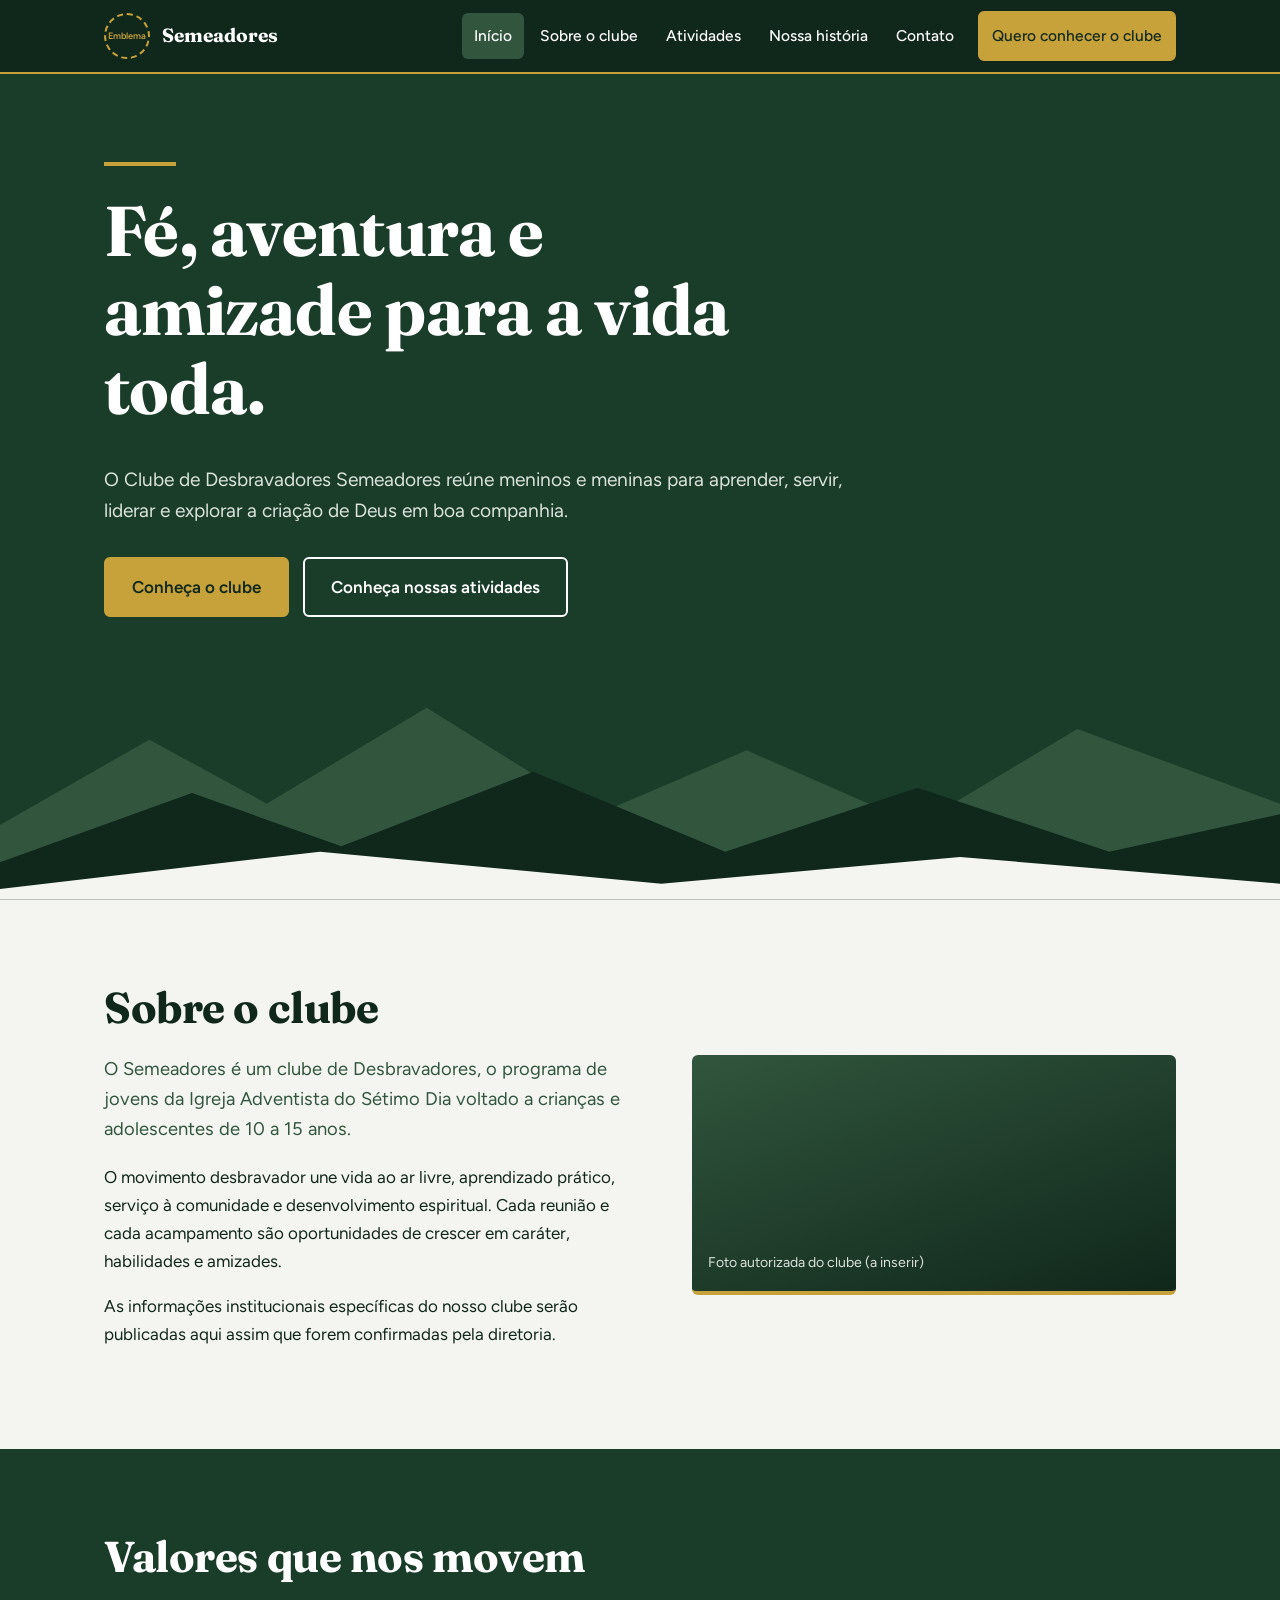
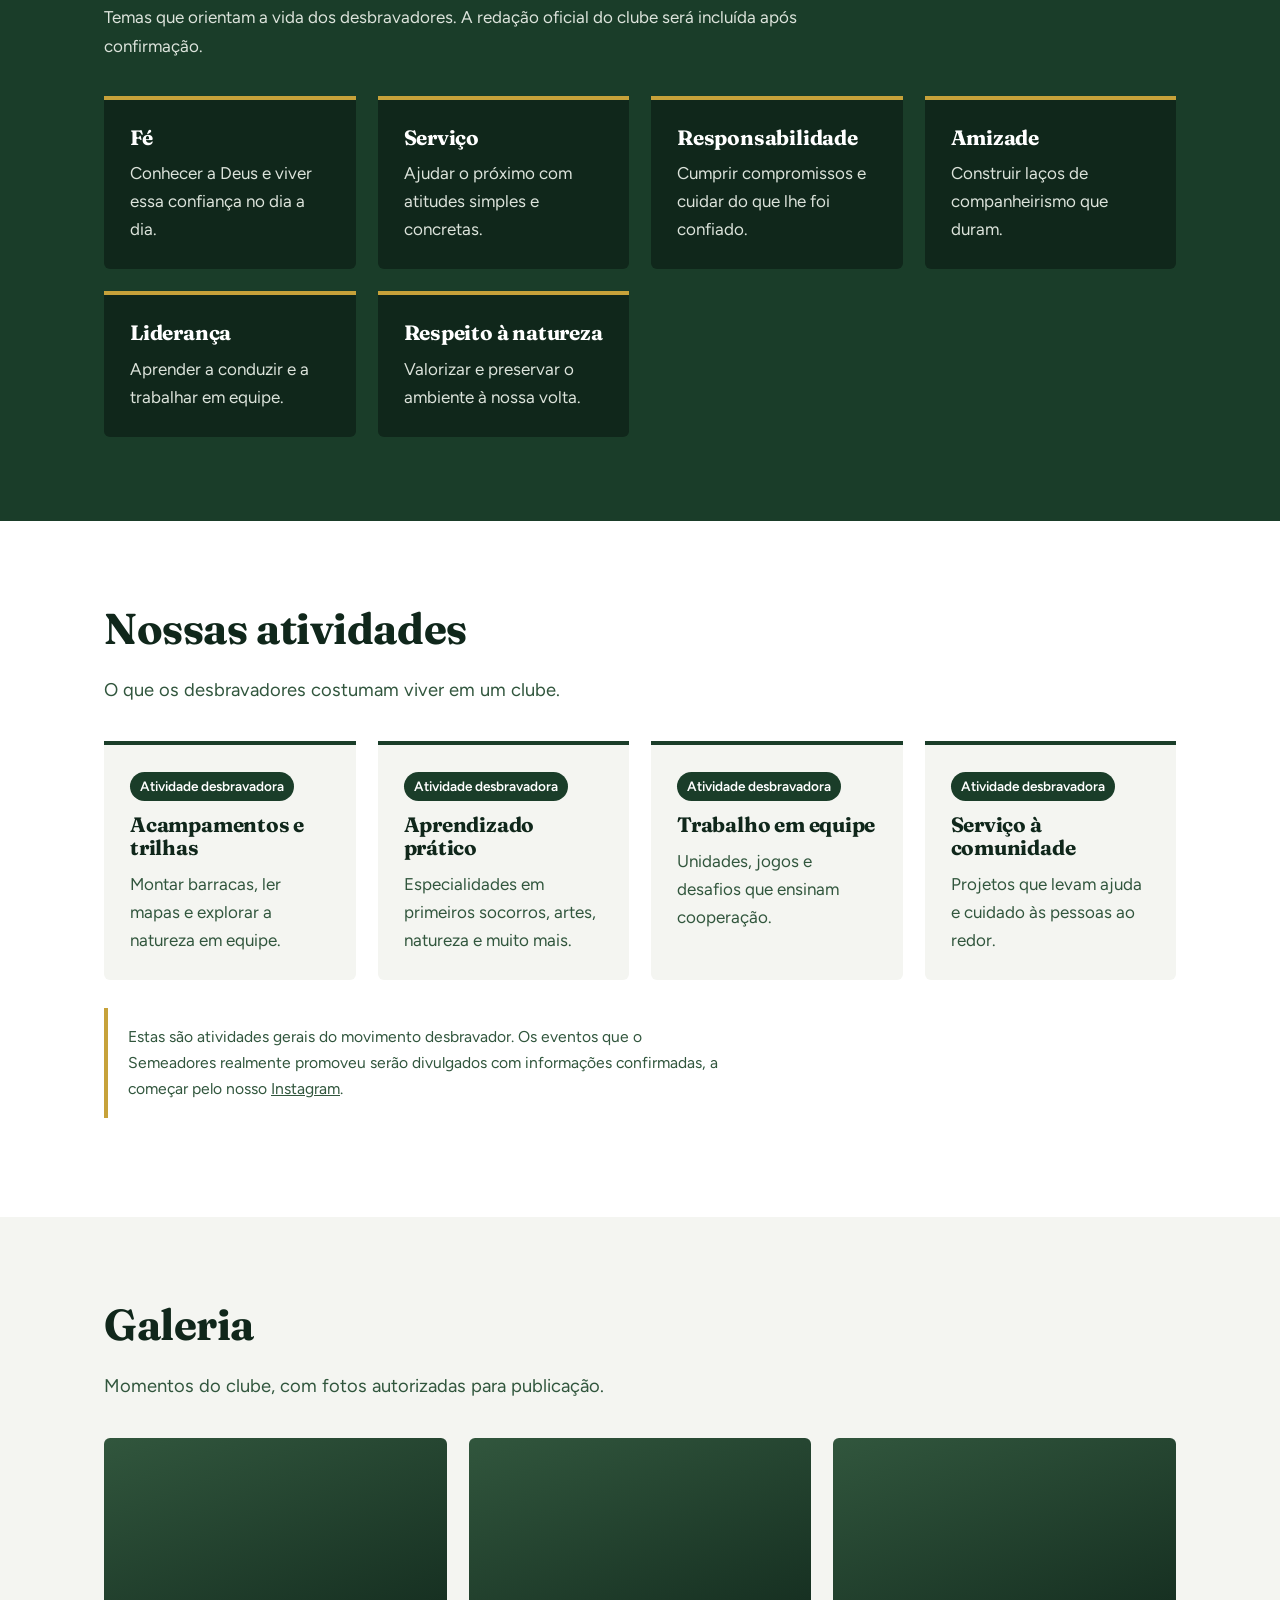
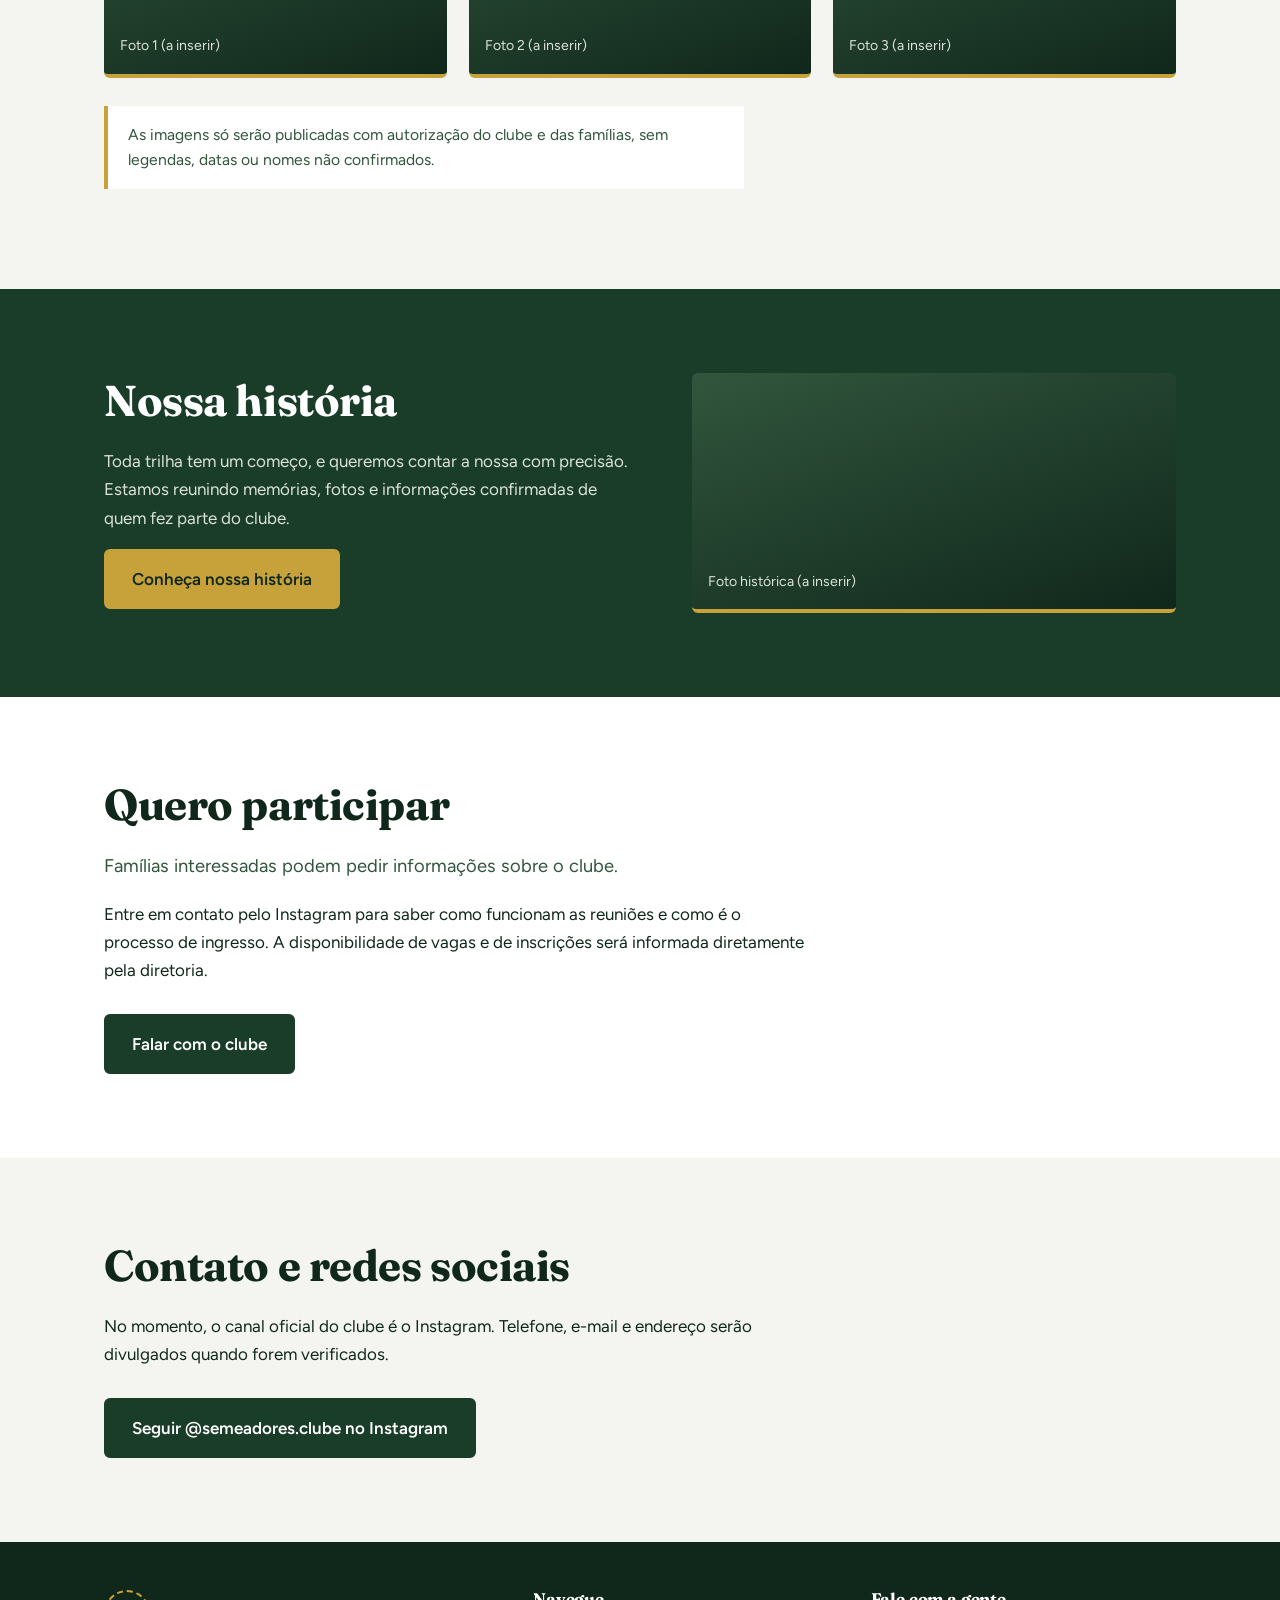
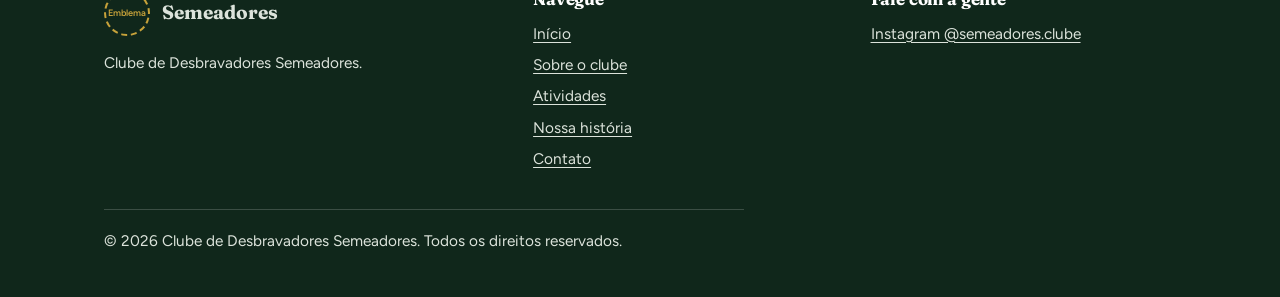
==== index.html @ 467706ba "Adicionei a base do site" ====
<!doctype html>
<html lang="pt-BR">
  <head>
    <meta charset="utf-8" />
    <meta
      name="viewport"
      content="width=device-width, initial-scale=1, viewport-fit=cover"
    />
    <title>Clube de Desbravadores Semeadores</title>
    <meta
      name="description"
      content="Conheça o Clube de Desbravadores Semeadores: fé, aventura, amizade, serviço e liderança para meninos e meninas."
    />
    <meta name="theme-color" content="#1A3D29" />
    <meta property="og:type" content="website" />
    <meta property="og:locale" content="pt_BR" />
    <meta property="og:title" content="Clube de Desbravadores Semeadores" />
    <meta
      property="og:description"
      content="Fé, aventura, amizade e serviço. Conheça o clube e fale com a gente."
    />
    <link rel="preconnect" href="https://fonts.googleapis.com" />
    <link rel="preconnect" href="https://fonts.gstatic.com" crossorigin />
    <link
      href="https://fonts.googleapis.com/css2?family=Fraunces:opsz,wght@9..144,500;9..144,700&family=Figtree:wght@400;500;600&display=swap"
      rel="stylesheet"
    />
    <link rel="stylesheet" href="style.css" />
  </head>
  <body>
    <a class="skip" href="#conteudo">Ir para o conteúdo</a>

    <header class="site-header">
      <div class="wrap bar">
        <a
          class="brand"
          href="index.html"
          aria-label="Clube Semeadores, página inicial"
        >
          <span class="emblem" aria-hidden="true">Emblema</span>Semeadores
        </a>
        <button class="menu-btn" aria-expanded="false" aria-controls="menu">
          Menu
        </button>
        <nav class="nav" id="menu" aria-label="Navegação principal">
          <a href="index.html" aria-current="page">Início</a>
          <a href="#sobre">Sobre o clube</a>
          <a href="#atividades">Atividades</a>
          <a href="historia.html">Nossa história</a>
          <a href="#contato">Contato</a>
          <a class="btn btn-gold" href="#participe">Quero conhecer o clube</a>
        </nav>
      </div>
    </header>

    <main id="conteudo">
      <div class="hero" id="inicio">
        <div class="wrap">
          <span class="rule"></span>
          <h1>Fé, aventura e amizade para a vida toda.</h1>
          <p>
            O Clube de Desbravadores Semeadores reúne meninos e meninas para
            aprender, servir, liderar e explorar a criação de Deus em boa
            companhia.
          </p>
          <div class="cta">
            <a class="btn btn-gold" href="#contato">Conheça o clube</a>
            <a class="btn btn-ghost" href="#atividades"
              >Conheça nossas atividades</a
            >
          </div>
        </div>
        <svg
          class="ridge"
          viewBox="0 0 1200 220"
          preserveAspectRatio="none"
          role="img"
          aria-label="Ilustração de montanhas"
        >
          <path
            d="M0 150 L140 70 L250 130 L400 40 L560 140 L700 80 L860 150 L1010 60 L1200 130 L1200 220 L0 220Z"
            fill="#31563D"
          />
          <path
            d="M0 185 L180 120 L320 170 L500 100 L680 175 L860 115 L1040 175 L1200 140 L1200 220 L0 220Z"
            fill="#10271B"
          />
          <path
            d="M0 210 L300 175 L620 205 L900 180 L1200 205 L1200 220 L0 220Z"
            fill="#F4F5F1"
          />
        </svg>
      </div>

      <section class="light" id="sobre">
        <div class="wrap two">
          <div>
            <h2>Sobre o clube</h2>
            <p class="lead">
              O Semeadores é um clube de Desbravadores, o programa de jovens da
              Igreja Adventista do Sétimo Dia voltado a crianças e adolescentes
              de 10 a 15 anos.
            </p>
            <p>
              O movimento desbravador une vida ao ar livre, aprendizado prático,
              serviço à comunidade e desenvolvimento espiritual. Cada reunião e
              cada acampamento são oportunidades de crescer em caráter,
              habilidades e amizades.
            </p>
            <p>
              As informações institucionais específicas do nosso clube serão
              publicadas aqui assim que forem confirmadas pela diretoria.
            </p>
          </div>
          <div
            class="ph"
            role="img"
            aria-label="Espaço reservado para foto autorizada do clube"
          >
            Foto autorizada do clube (a inserir)
          </div>
        </div>
      </section>

      <section class="dark" id="valores">
        <div class="wrap">
          <h2>Valores que nos movem</h2>
          <p>
            Temas que orientam a vida dos desbravadores. A redação oficial do
            clube será incluída após confirmação.
          </p>
          <div class="grid">
            <article class="card">
              <h3>Fé</h3>
              <p>Conhecer a Deus e viver essa confiança no dia a dia.</p>
            </article>
            <article class="card">
              <h3>Serviço</h3>
              <p>Ajudar o próximo com atitudes simples e concretas.</p>
            </article>
            <article class="card">
              <h3>Responsabilidade</h3>
              <p>Cumprir compromissos e cuidar do que lhe foi confiado.</p>
            </article>
            <article class="card">
              <h3>Amizade</h3>
              <p>Construir laços de companheirismo que duram.</p>
            </article>
            <article class="card">
              <h3>Liderança</h3>
              <p>Aprender a conduzir e a trabalhar em equipe.</p>
            </article>
            <article class="card">
              <h3>Respeito à natureza</h3>
              <p>Valorizar e preservar o ambiente à nossa volta.</p>
            </article>
          </div>
        </div>
      </section>

      <section class="white" id="atividades">
        <div class="wrap">
          <h2>Nossas atividades</h2>
          <p class="lead">O que os desbravadores costumam viver em um clube.</p>
          <div class="grid">
            <article class="card">
              <span class="tag">Atividade desbravadora</span>
              <h3>Acampamentos e trilhas</h3>
              <p>Montar barracas, ler mapas e explorar a natureza em equipe.</p>
            </article>
            <article class="card">
              <span class="tag">Atividade desbravadora</span>
              <h3>Aprendizado prático</h3>
              <p>
                Especialidades em primeiros socorros, artes, natureza e muito
                mais.
              </p>
            </article>
            <article class="card">
              <span class="tag">Atividade desbravadora</span>
              <h3>Trabalho em equipe</h3>
              <p>Unidades, jogos e desafios que ensinam cooperação.</p>
            </article>
            <article class="card">
              <span class="tag">Atividade desbravadora</span>
              <h3>Serviço à comunidade</h3>
              <p>Projetos que levam ajuda e cuidado às pessoas ao redor.</p>
            </article>
          </div>
          <p class="note">
            Estas são atividades gerais do movimento desbravador. Os eventos que
            o Semeadores realmente promoveu serão divulgados com informações
            confirmadas, a começar pelo nosso
            <a
              href="https://www.instagram.com/semeadores.clube/"
              rel="noopener"
              target="_blank"
              >Instagram</a
            >.
          </p>
        </div>
      </section>

      <section class="light" id="galeria">
        <div class="wrap">
          <h2>Galeria</h2>
          <p class="lead">
            Momentos do clube, com fotos autorizadas para publicação.
          </p>
          <div class="grid">
            <div
              class="ph"
              role="img"
              aria-label="Espaço reservado para foto 1"
            >
              Foto 1 (a inserir)
            </div>
            <div
              class="ph"
              role="img"
              aria-label="Espaço reservado para foto 2"
            >
              Foto 2 (a inserir)
            </div>
            <div
              class="ph"
              role="img"
              aria-label="Espaço reservado para foto 3"
            >
              Foto 3 (a inserir)
            </div>
          </div>
          <p class="note">
            As imagens só serão publicadas com autorização do clube e das
            famílias, sem legendas, datas ou nomes não confirmados.
          </p>
        </div>
      </section>

      <section class="dark" id="historia">
        <div class="wrap two">
          <div>
            <h2>Nossa história</h2>
            <p>
              Toda trilha tem um começo, e queremos contar a nossa com precisão.
              Estamos reunindo memórias, fotos e informações confirmadas de quem
              fez parte do clube.
            </p>
            <a class="btn btn-gold" href="historia.html"
              >Conheça nossa história</a
            >
          </div>
          <div
            class="ph"
            role="img"
            aria-label="Espaço reservado para foto histórica do clube"
          >
            Foto histórica (a inserir)
          </div>
        </div>
      </section>

      <section class="white" id="participe">
        <div class="wrap">
          <h2>Quero participar</h2>
          <p class="lead">
            Famílias interessadas podem pedir informações sobre o clube.
          </p>
          <p>
            Entre em contato pelo Instagram para saber como funcionam as
            reuniões e como é o processo de ingresso. A disponibilidade de vagas
            e de inscrições será informada diretamente pela diretoria.
          </p>
          <div class="cta">
            <a class="btn btn-primary" href="#contato">Falar com o clube</a>
          </div>
        </div>
      </section>

      <section class="light" id="contato">
        <div class="wrap">
          <h2>Contato e redes sociais</h2>
          <p>
            No momento, o canal oficial do clube é o Instagram. Telefone, e-mail
            e endereço serão divulgados quando forem verificados.
          </p>
          <div class="cta">
            <a
              class="btn btn-primary"
              href="https://www.instagram.com/semeadores.clube/"
              target="_blank"
              rel="noopener"
              >Seguir @semeadores.clube no Instagram</a
            >
          </div>
        </div>
      </section>
    </main>

    <footer class="site-footer">
      <div class="wrap">
        <div class="foot">
          <div>
            <a class="brand" href="index.html"
              ><span class="emblem" aria-hidden="true">Emblema</span
              >Semeadores</a
            >
            <p style="margin-top: 14px">Clube de Desbravadores Semeadores.</p>
          </div>
          <nav aria-label="Navegação do rodapé">
            <h2>Navegue</h2>
            <ul>
              <li><a href="index.html">Início</a></li>
              <li><a href="#sobre">Sobre o clube</a></li>
              <li><a href="#atividades">Atividades</a></li>
              <li><a href="historia.html">Nossa história</a></li>
              <li><a href="#contato">Contato</a></li>
            </ul>
          </nav>
          <div>
            <h2>Fale com a gente</h2>
            <ul>
              <li>
                <a
                  href="https://www.instagram.com/semeadores.clube/"
                  target="_blank"
                  rel="noopener"
                  >Instagram @semeadores.clube</a
                >
              </li>
            </ul>
          </div>
        </div>
        <p class="copy">
          © 2026 Clube de Desbravadores Semeadores. Todos os direitos
          reservados.
        </p>
      </div>
    </footer>
    <script src="site.js"></script>
  </body>
</html>
---- style.css ----
:root {
  /* Paleta oficial — Clube de Desbravadores Semeadores */
  --green-primary: #1a3d29;
  --green-deep: #10271b;
  --green-secondary: #31563d;
  --gold: #c7a23a;
  --off-white: #f4f5f1;
  --white: #ffffff;
  --text: #10271b;
  --text-muted: #31563d;
  --on-dark: #ffffff;
  --on-dark-muted: #dce3db;
  --font-display: "Fraunces", Georgia, serif;
  --font-body:
    "Figtree", system-ui, -apple-system, "Segoe UI", Roboto, sans-serif;
  --radius: 6px;
  --wrap: 1120px;
}
* {
  box-sizing: border-box;
}
html {
  scroll-behavior: smooth;
  scroll-padding-top: 80px;
}
body {
  margin: 0;
  font: 400 1.0625rem/1.65 var(--font-body);
  color: var(--text);
  background: var(--off-white);
}
h1,
h2,
h3 {
  font-family: var(--font-display);
  font-weight: 700;
  line-height: 1.12;
  margin: 0 0 0.5em;
  letter-spacing: -0.01em;
}
h1 {
  font-size: clamp(2.4rem, 6vw, 4.4rem);
}
h2 {
  font-size: clamp(1.8rem, 3.8vw, 2.7rem);
}
h3 {
  font-size: 1.3rem;
}
p {
  margin: 0 0 1em;
  max-width: 64ch;
}
a {
  color: inherit;
}
img {
  max-width: 100%;
  height: auto;
}
.wrap {
  max-width: var(--wrap);
  margin: 0 auto;
  padding: 0 24px;
}
:focus-visible {
  outline: 3px solid var(--gold);
  outline-offset: 3px;
}
.skip {
  position: absolute;
  left: -999px;
  top: 8px;
  background: var(--gold);
  color: var(--green-deep);
  padding: 10px 16px;
  z-index: 50;
  border-radius: var(--radius);
}
.skip:focus {
  left: 8px;
}

/* Cabeçalho */
.site-header {
  position: sticky;
  top: 0;
  z-index: 30;
  background: var(--green-deep);
  color: var(--on-dark);
  border-bottom: 2px solid var(--gold);
  padding-top: env(safe-area-inset-top, 0px);
}
.bar {
  display: flex;
  align-items: center;
  justify-content: space-between;
  gap: 16px;
  min-height: 72px;
}
.brand {
  display: flex;
  align-items: center;
  gap: 12px;
  text-decoration: none;
  font-family: var(--font-display);
  font-weight: 700;
  font-size: 1.2rem;
}
/* Substituir .emblem por <img src="assets/emblema.png" alt="Emblema do Clube Semeadores"> quando o arquivo oficial estiver disponível */
.emblem {
  width: 46px;
  height: 46px;
  border-radius: 50%;
  border: 2px dashed var(--gold);
  display: grid;
  place-items: center;
  font: 600 0.58rem/1.1 var(--font-body);
  color: var(--gold);
  text-align: center;
  flex: none;
}
.nav {
  display: flex;
  align-items: center;
  gap: 4px;
}
.nav a {
  padding: 10px 12px;
  text-decoration: none;
  font-weight: 500;
  font-size: 0.97rem;
  border-radius: var(--radius);
}
.nav a:hover,
.nav a[aria-current="page"] {
  background: var(--green-secondary);
}
.nav a.btn {
  margin-left: 8px;
}
.menu-btn {
  display: none;
  background: none;
  border: 2px solid var(--gold);
  color: var(--on-dark);
  border-radius: var(--radius);
  padding: 8px 14px;
  font: 600 0.95rem var(--font-body);
  cursor: pointer;
}
@media (max-width: 920px) {
  .menu-btn {
    display: block;
  }
  .nav {
    display: none;
    position: absolute;
    left: 0;
    right: 0;
    top: 100%;
    flex-direction: column;
    align-items: stretch;
    background: var(--green-deep);
    padding: 12px 24px 20px;
    border-bottom: 2px solid var(--gold);
  }
  .nav.open {
    display: flex;
  }
  .nav a.btn {
    margin: 8px 0 0;
    text-align: center;
  }
}

/* Botões */
.btn {
  display: inline-block;
  padding: 14px 26px;
  border-radius: var(--radius);
  font-weight: 600;
  text-decoration: none;
  border: 2px solid transparent;
  transition:
    background 0.2s,
    color 0.2s;
}
.btn-gold {
  background: var(--gold);
  color: var(--green-deep);
  border-color: var(--gold);
}
.btn-gold:hover {
  background: var(--white);
  border-color: var(--white);
}
.btn-primary {
  background: var(--green-primary);
  color: var(--white);
  border-color: var(--green-primary);
}
.btn-primary:hover {
  background: var(--green-secondary);
  border-color: var(--green-secondary);
}
.btn-ghost {
  color: var(--white);
  border-color: var(--white);
}
.btn-ghost:hover {
  background: var(--white);
  color: var(--green-primary);
}
.cta {
  display: flex;
  flex-wrap: wrap;
  gap: 14px;
  margin-top: 30px;
}

/* Hero */
.hero {
  background: var(--green-primary);
  color: var(--on-dark);
  padding: 88px 0 0;
  overflow: hidden;
}
.hero p {
  color: var(--on-dark-muted);
  font-size: 1.2rem;
}
.hero h1 {
  max-width: 15ch;
}
.rule {
  display: block;
  width: 72px;
  height: 4px;
  background: var(--gold);
  margin-bottom: 26px;
}
.ridge {
  display: block;
  width: 100%;
  height: auto;
  margin-top: 48px;
}
.hero .wrap > * {
  animation: rise 0.7s ease both;
}
@keyframes rise {
  from {
    opacity: 0;
    transform: translateY(14px);
  }
  to {
    opacity: 1;
    transform: none;
  }
}
.page-hero {
  padding-bottom: 72px;
}

/* Seções */
section {
  padding: 84px 0;
}
.light {
  background: var(--off-white);
}
.white {
  background: var(--white);
}
.dark {
  background: var(--green-primary);
  color: var(--on-dark);
}
.dark p {
  color: var(--on-dark-muted);
}
.lead {
  color: var(--text-muted);
  font-size: 1.15rem;
}
.two {
  display: grid;
  grid-template-columns: 1.1fr 1fr;
  gap: 56px;
  align-items: center;
}
.ph {
  display: grid;
  place-items: end start;
  padding: 16px;
  min-height: 240px;
  border-radius: var(--radius);
  background: linear-gradient(
    160deg,
    var(--green-secondary),
    var(--green-deep)
  );
  color: var(--on-dark-muted);
  font-size: 0.88rem;
  border-bottom: 4px solid var(--gold);
}
.grid {
  display: grid;
  grid-template-columns: repeat(auto-fit, minmax(230px, 1fr));
  gap: 22px;
  margin-top: 36px;
}
.card {
  padding: 26px;
  background: var(--off-white);
  border-top: 4px solid var(--green-primary);
  border-radius: 0 0 var(--radius) var(--radius);
}
.card p {
  margin: 0;
  color: var(--text-muted);
}
.white .card {
  background: var(--off-white);
}
.dark .card {
  background: var(--green-deep);
  border-top-color: var(--gold);
}
.dark .card p {
  color: var(--on-dark-muted);
}
.note {
  border-left: 4px solid var(--gold);
  background: var(--white);
  padding: 16px 20px;
  margin-top: 28px;
  max-width: 64ch;
  font-size: 0.98rem;
  color: var(--text-muted);
}
.dark .note {
  background: var(--green-deep);
  color: var(--on-dark-muted);
}
.tag {
  display: inline-block;
  font-size: 0.85rem;
  font-weight: 600;
  padding: 3px 10px;
  border-radius: 99px;
  background: var(--green-primary);
  color: var(--white);
  margin-bottom: 12px;
}

/* Linha do tempo */
.timeline {
  list-style: none;
  margin: 40px 0 0;
  padding: 0 0 0 28px;
  border-left: 3px solid var(--gold);
}
.timeline li {
  position: relative;
  padding: 0 0 36px 20px;
}
.timeline li::before {
  content: "";
  position: absolute;
  left: -39px;
  top: 6px;
  width: 16px;
  height: 16px;
  border-radius: 50%;
  background: var(--green-primary);
  border: 3px solid var(--gold);
}
.timeline .when {
  font-family: var(--font-display);
  font-weight: 700;
  font-size: 1.2rem;
  color: var(--green-primary);
}
.timeline p {
  margin: 0.3em 0 0;
  color: var(--text-muted);
}

/* Rodapé */
.site-footer {
  background: var(--green-deep);
  color: var(--on-dark-muted);
  padding: 48px 0 28px;
  font-size: 0.96rem;
}
.foot {
  display: grid;
  grid-template-columns: 1.3fr 1fr 1fr;
  gap: 32px;
}
.foot h2 {
  font-size: 1.05rem;
  color: var(--white);
  margin-bottom: 0.7em;
}
.foot ul {
  list-style: none;
  margin: 0;
  padding: 0;
}
.foot li {
  margin-bottom: 6px;
}
.foot a {
  text-underline-offset: 3px;
}
.copy {
  margin-top: 32px;
  padding-top: 18px;
  border-top: 1px solid rgba(255, 255, 255, 0.18);
}
@media (max-width: 820px) {
  .two,
  .foot {
    grid-template-columns: 1fr;
  }
  section {
    padding: 60px 0;
  }
}
@media (prefers-reduced-motion: reduce) {
  html {
    scroll-behavior: auto;
  }
  .hero .wrap > * {
    animation: none;
  }
  * {
    transition: none !important;
  }
}
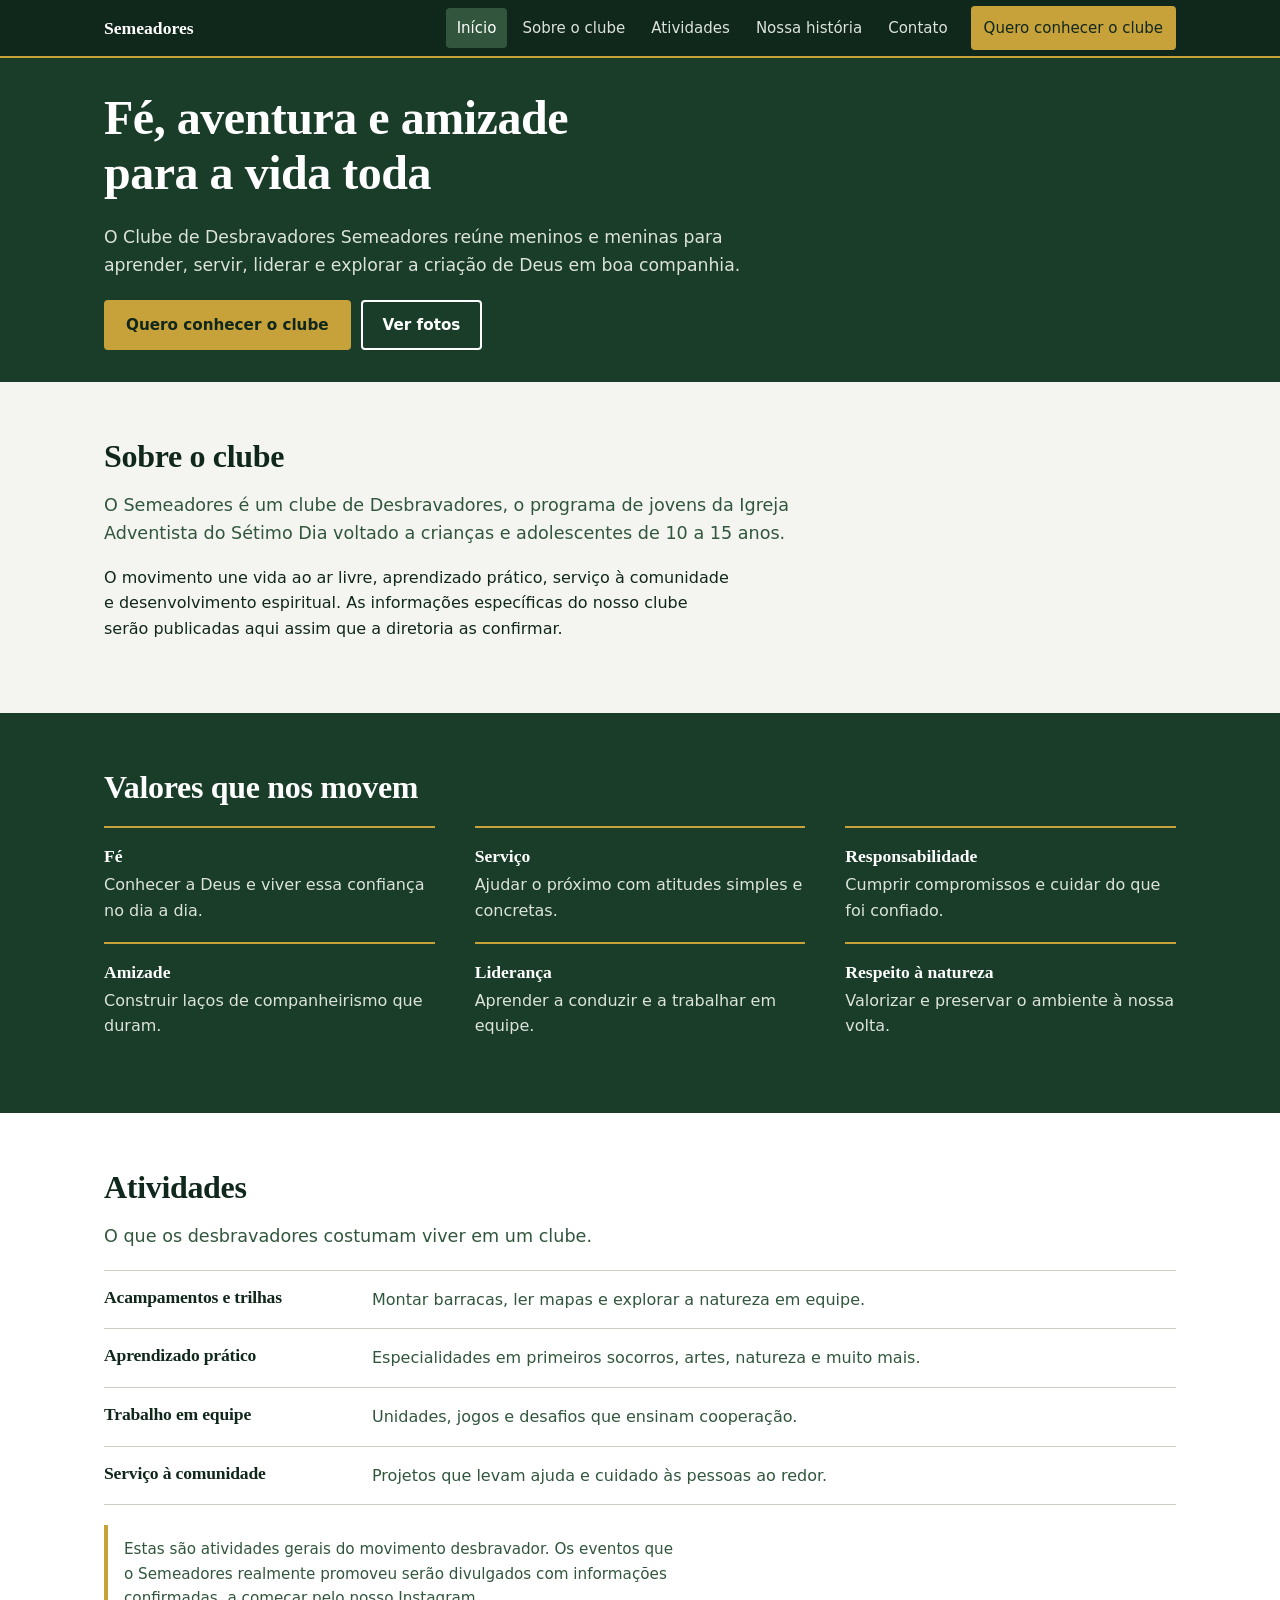
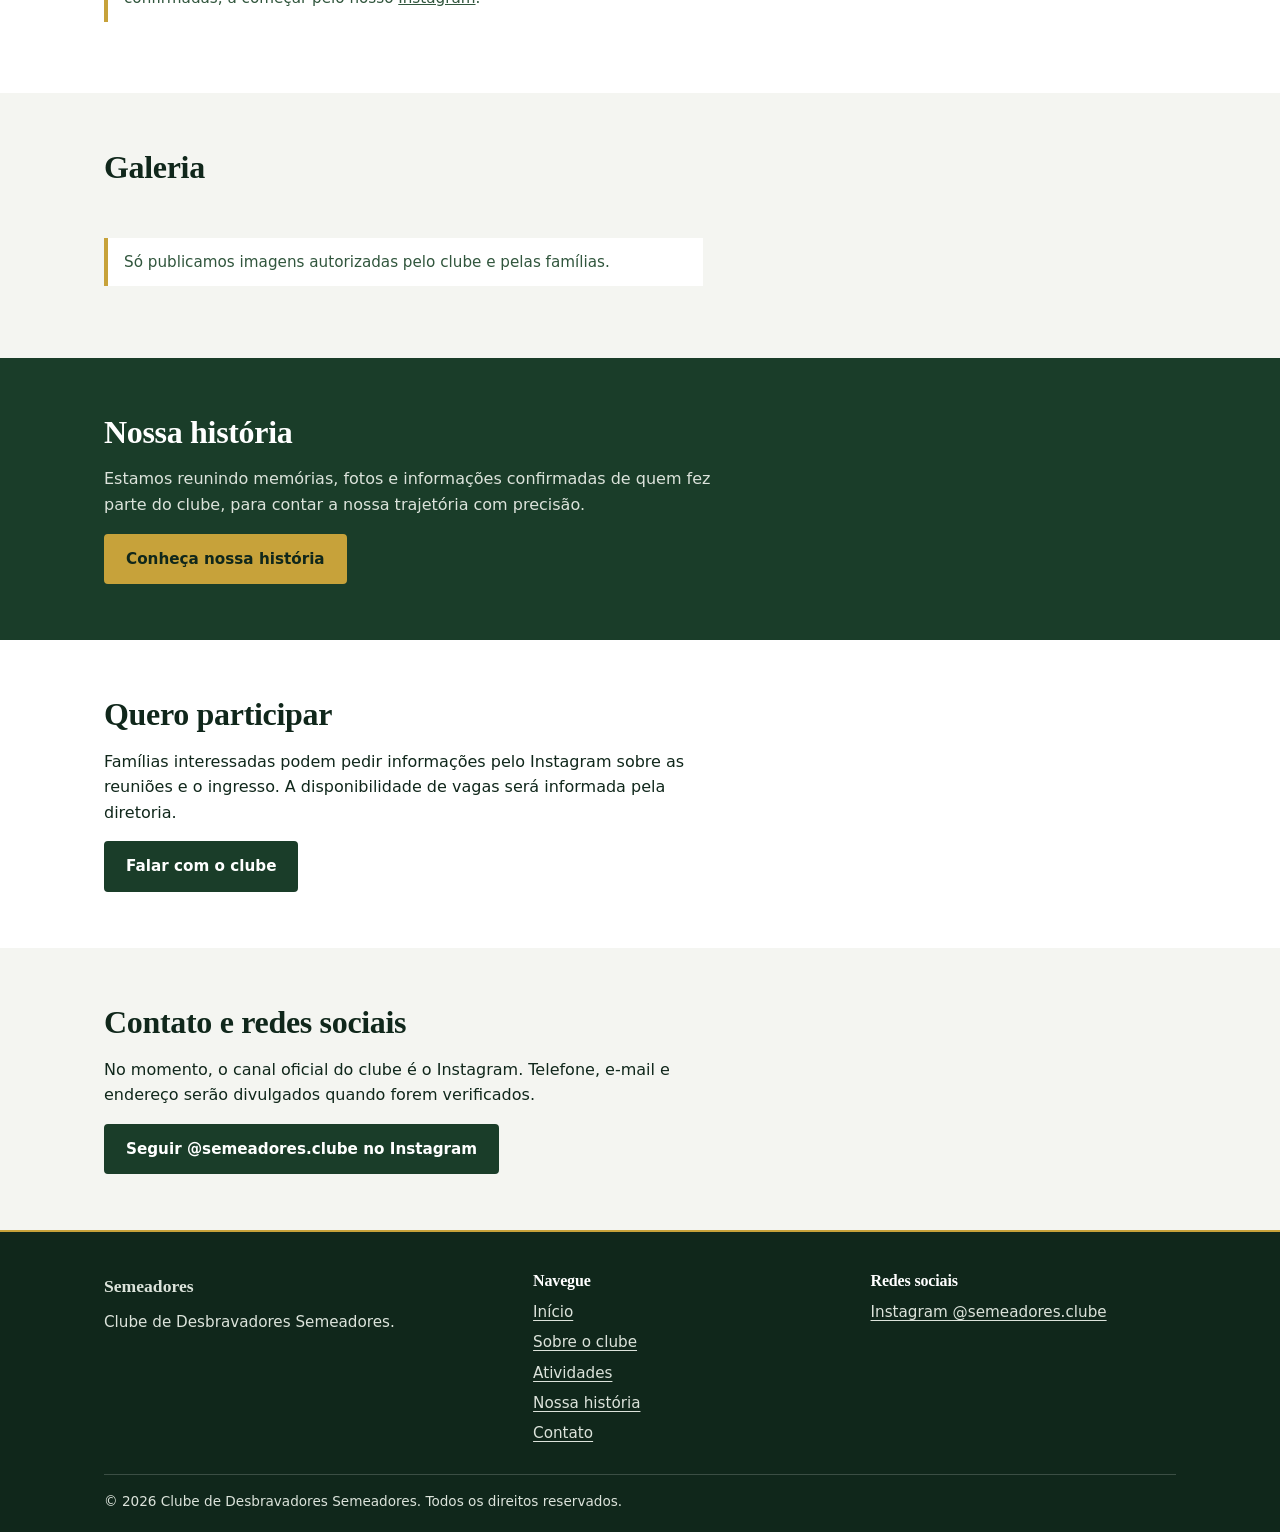
==== commit 02c26901: "renderizando" ====
--- a/index.html
+++ b/index.html
@@ -9,7 +9,7 @@
     <title>Clube de Desbravadores Semeadores</title>
     <meta
       name="description"
-      content="Conheça o Clube de Desbravadores Semeadores: fé, aventura, amizade, serviço e liderança para meninos e meninas."
+      content="Clube de Desbravadores Semeadores: fé, aventura, amizade e serviço para meninos e meninas."
     />
     <meta name="theme-color" content="#1A3D29" />
     <meta property="og:type" content="website" />
@@ -17,79 +17,70 @@
     <meta property="og:title" content="Clube de Desbravadores Semeadores" />
     <meta
       property="og:description"
-      content="Fé, aventura, amizade e serviço. Conheça o clube e fale com a gente."
+      content="Clube de Desbravadores Semeadores: fé, aventura, amizade e serviço para meninos e meninas."
     />
-    <link rel="preconnect" href="https://fonts.googleapis.com" />
-    <link rel="preconnect" href="https://fonts.gstatic.com" crossorigin />
-    <link
-      href="https://fonts.googleapis.com/css2?family=Fraunces:opsz,wght@9..144,500;9..144,700&family=Figtree:wght@400;500;600&display=swap"
-      rel="stylesheet"
-    />
+    <meta property="og:image" content="assets/og-image.jpg" />
+    <link rel="icon" href="assets/emblema.png" />
     <link rel="stylesheet" href="style.css" />
   </head>
   <body>
     <a class="skip" href="#conteudo">Ir para o conteúdo</a>
-
     <header class="site-header">
       <div class="wrap bar">
         <a
           class="brand"
           href="index.html"
           aria-label="Clube Semeadores, página inicial"
+          ><img
+            src="assets/emblema.png"
+            alt=""
+            width="36"
+            height="36"
+            onerror="this.remove()"
+          />Semeadores</a
         >
-          <span class="emblem" aria-hidden="true">Emblema</span>Semeadores
-        </a>
         <button class="menu-btn" aria-expanded="false" aria-controls="menu">
           Menu
         </button>
         <nav class="nav" id="menu" aria-label="Navegação principal">
-          <a href="index.html" aria-current="page">Início</a>
-          <a href="#sobre">Sobre o clube</a>
-          <a href="#atividades">Atividades</a>
-          <a href="historia.html">Nossa história</a>
-          <a href="#contato">Contato</a>
-          <a class="btn btn-gold" href="#participe">Quero conhecer o clube</a>
+          <a href="index.html" aria-current="page">Início</a
+          ><a href="index.html#sobre">Sobre o clube</a
+          ><a href="index.html#atividades">Atividades</a
+          ><a href="historia.html">Nossa história</a
+          ><a href="index.html#contato">Contato</a>
+          <a class="btn btn-gold" href="index.html#participe"
+            >Quero conhecer o clube</a
+          >
         </nav>
       </div>
     </header>
-
     <main id="conteudo">
       <div class="hero" id="inicio">
-        <div class="wrap">
-          <span class="rule"></span>
-          <h1>Fé, aventura e amizade para a vida toda.</h1>
-          <p>
-            O Clube de Desbravadores Semeadores reúne meninos e meninas para
-            aprender, servir, liderar e explorar a criação de Deus em boa
-            companhia.
-          </p>
-          <div class="cta">
-            <a class="btn btn-gold" href="#contato">Conheça o clube</a>
-            <a class="btn btn-ghost" href="#atividades"
-              >Conheça nossas atividades</a
-            >
-          </div>
-        </div>
-        <svg
-          class="ridge"
-          viewBox="0 0 1200 220"
-          preserveAspectRatio="none"
-          role="img"
-          aria-label="Ilustração de montanhas"
-        >
-          <path
-            d="M0 150 L140 70 L250 130 L400 40 L560 140 L700 80 L860 150 L1010 60 L1200 130 L1200 220 L0 220Z"
-            fill="#31563D"
-          />
-          <path
-            d="M0 185 L180 120 L320 170 L500 100 L680 175 L860 115 L1040 175 L1200 140 L1200 220 L0 220Z"
-            fill="#10271B"
-          />
-          <path
-            d="M0 210 L300 175 L620 205 L900 180 L1200 205 L1200 220 L0 220Z"
-            fill="#F4F5F1"
-          />
-        </svg>
+        <div class="wrap hero-grid">
+          <div>
+            <h1>Fé, aventura e amizade para a vida toda</h1>
+            <p>
+              O Clube de Desbravadores Semeadores reúne meninos e meninas para
+              aprender, servir, liderar e explorar a criação de Deus em boa
+              companhia.
+            </p>
+            <div class="cta">
+              <a class="btn btn-gold" href="#participe"
+                >Quero conhecer o clube</a
+              ><a class="btn btn-ghost" href="#galeria">Ver fotos</a>
+            </div>
+          </div>
+          <figure>
+            <img
+              src="assets/fotos/hero.jpg"
+              alt="Desbravadores do clube Semeadores em atividade"
+              width="1200"
+              height="800"
+              fetchpriority="high"
+              onerror="this.closest('figure').remove()"
+            />
+          </figure>
+        </div>
       </div>
 
       <section class="light" id="sobre">
@@ -102,99 +93,88 @@
               de 10 a 15 anos.
             </p>
             <p>
-              O movimento desbravador une vida ao ar livre, aprendizado prático,
-              serviço à comunidade e desenvolvimento espiritual. Cada reunião e
-              cada acampamento são oportunidades de crescer em caráter,
-              habilidades e amizades.
+              O movimento une vida ao ar livre, aprendizado prático, serviço à
+              comunidade e desenvolvimento espiritual. As informações
+              específicas do nosso clube serão publicadas aqui assim que a
+              diretoria as confirmar.
             </p>
-            <p>
-              As informações institucionais específicas do nosso clube serão
-              publicadas aqui assim que forem confirmadas pela diretoria.
-            </p>
-          </div>
-          <div
-            class="ph"
-            role="img"
-            aria-label="Espaço reservado para foto autorizada do clube"
-          >
-            Foto autorizada do clube (a inserir)
-          </div>
+          </div>
+          <img
+            src="assets/fotos/sobre.jpg"
+            alt="Membros do clube Semeadores reunidos"
+            width="800"
+            height="600"
+            loading="lazy"
+            onerror="this.remove()"
+          />
         </div>
       </section>
 
       <section class="dark" id="valores">
         <div class="wrap">
           <h2>Valores que nos movem</h2>
-          <p>
-            Temas que orientam a vida dos desbravadores. A redação oficial do
-            clube será incluída após confirmação.
-          </p>
-          <div class="grid">
-            <article class="card">
-              <h3>Fé</h3>
-              <p>Conhecer a Deus e viver essa confiança no dia a dia.</p>
-            </article>
-            <article class="card">
-              <h3>Serviço</h3>
-              <p>Ajudar o próximo com atitudes simples e concretas.</p>
-            </article>
-            <article class="card">
-              <h3>Responsabilidade</h3>
-              <p>Cumprir compromissos e cuidar do que lhe foi confiado.</p>
-            </article>
-            <article class="card">
-              <h3>Amizade</h3>
-              <p>Construir laços de companheirismo que duram.</p>
-            </article>
-            <article class="card">
-              <h3>Liderança</h3>
-              <p>Aprender a conduzir e a trabalhar em equipe.</p>
-            </article>
-            <article class="card">
-              <h3>Respeito à natureza</h3>
-              <p>Valorizar e preservar o ambiente à nossa volta.</p>
-            </article>
-          </div>
+          <dl class="values">
+            <div>
+              <dt>Fé</dt>
+              <dd>Conhecer a Deus e viver essa confiança no dia a dia.</dd>
+            </div>
+            <div>
+              <dt>Serviço</dt>
+              <dd>Ajudar o próximo com atitudes simples e concretas.</dd>
+            </div>
+            <div>
+              <dt>Responsabilidade</dt>
+              <dd>Cumprir compromissos e cuidar do que foi confiado.</dd>
+            </div>
+            <div>
+              <dt>Amizade</dt>
+              <dd>Construir laços de companheirismo que duram.</dd>
+            </div>
+            <div>
+              <dt>Liderança</dt>
+              <dd>Aprender a conduzir e a trabalhar em equipe.</dd>
+            </div>
+            <div>
+              <dt>Respeito à natureza</dt>
+              <dd>Valorizar e preservar o ambiente à nossa volta.</dd>
+            </div>
+          </dl>
         </div>
       </section>
 
       <section class="white" id="atividades">
         <div class="wrap">
-          <h2>Nossas atividades</h2>
+          <h2>Atividades</h2>
           <p class="lead">O que os desbravadores costumam viver em um clube.</p>
-          <div class="grid">
-            <article class="card">
-              <span class="tag">Atividade desbravadora</span>
+          <ul class="rows">
+            <li>
               <h3>Acampamentos e trilhas</h3>
               <p>Montar barracas, ler mapas e explorar a natureza em equipe.</p>
-            </article>
-            <article class="card">
-              <span class="tag">Atividade desbravadora</span>
+            </li>
+            <li>
               <h3>Aprendizado prático</h3>
               <p>
                 Especialidades em primeiros socorros, artes, natureza e muito
                 mais.
               </p>
-            </article>
-            <article class="card">
-              <span class="tag">Atividade desbravadora</span>
+            </li>
+            <li>
               <h3>Trabalho em equipe</h3>
               <p>Unidades, jogos e desafios que ensinam cooperação.</p>
-            </article>
-            <article class="card">
-              <span class="tag">Atividade desbravadora</span>
+            </li>
+            <li>
               <h3>Serviço à comunidade</h3>
               <p>Projetos que levam ajuda e cuidado às pessoas ao redor.</p>
-            </article>
-          </div>
+            </li>
+          </ul>
           <p class="note">
             Estas são atividades gerais do movimento desbravador. Os eventos que
             o Semeadores realmente promoveu serão divulgados com informações
             confirmadas, a começar pelo nosso
             <a
               href="https://www.instagram.com/semeadores.clube/"
+              target="_blank"
               rel="noopener"
-              target="_blank"
               >Instagram</a
             >.
           </p>
@@ -204,76 +184,66 @@
       <section class="light" id="galeria">
         <div class="wrap">
           <h2>Galeria</h2>
-          <p class="lead">
-            Momentos do clube, com fotos autorizadas para publicação.
-          </p>
-          <div class="grid">
-            <div
-              class="ph"
-              role="img"
-              aria-label="Espaço reservado para foto 1"
-            >
-              Foto 1 (a inserir)
-            </div>
-            <div
-              class="ph"
-              role="img"
-              aria-label="Espaço reservado para foto 2"
-            >
-              Foto 2 (a inserir)
-            </div>
-            <div
-              class="ph"
-              role="img"
-              aria-label="Espaço reservado para foto 3"
-            >
-              Foto 3 (a inserir)
-            </div>
+          <div class="gallery">
+            <figure>
+              <img
+                src="assets/fotos/galeria-1.jpg"
+                alt="Foto do clube Semeadores"
+                width="1200"
+                height="900"
+                loading="lazy"
+                onerror="this.closest('figure').remove()"
+              />
+            </figure>
+            <figure>
+              <img
+                src="assets/fotos/galeria-2.jpg"
+                alt="Foto do clube Semeadores"
+                width="800"
+                height="600"
+                loading="lazy"
+                onerror="this.closest('figure').remove()"
+              />
+            </figure>
+            <figure>
+              <img
+                src="assets/fotos/galeria-3.jpg"
+                alt="Foto do clube Semeadores"
+                width="800"
+                height="600"
+                loading="lazy"
+                onerror="this.closest('figure').remove()"
+              />
+            </figure>
           </div>
           <p class="note">
-            As imagens só serão publicadas com autorização do clube e das
-            famílias, sem legendas, datas ou nomes não confirmados.
+            Só publicamos imagens autorizadas pelo clube e pelas famílias.
           </p>
         </div>
       </section>
 
       <section class="dark" id="historia">
-        <div class="wrap two">
-          <div>
-            <h2>Nossa história</h2>
-            <p>
-              Toda trilha tem um começo, e queremos contar a nossa com precisão.
-              Estamos reunindo memórias, fotos e informações confirmadas de quem
-              fez parte do clube.
-            </p>
-            <a class="btn btn-gold" href="historia.html"
-              >Conheça nossa história</a
-            >
-          </div>
-          <div
-            class="ph"
-            role="img"
-            aria-label="Espaço reservado para foto histórica do clube"
+        <div class="wrap">
+          <h2>Nossa história</h2>
+          <p>
+            Estamos reunindo memórias, fotos e informações confirmadas de quem
+            fez parte do clube, para contar a nossa trajetória com precisão.
+          </p>
+          <a class="btn btn-gold" href="historia.html"
+            >Conheça nossa história</a
           >
-            Foto histórica (a inserir)
-          </div>
         </div>
       </section>
 
       <section class="white" id="participe">
         <div class="wrap">
           <h2>Quero participar</h2>
-          <p class="lead">
-            Famílias interessadas podem pedir informações sobre o clube.
-          </p>
           <p>
-            Entre em contato pelo Instagram para saber como funcionam as
-            reuniões e como é o processo de ingresso. A disponibilidade de vagas
-            e de inscrições será informada diretamente pela diretoria.
-          </p>
-          <div class="cta">
-            <a class="btn btn-primary" href="#contato">Falar com o clube</a>
-          </div>
+            Famílias interessadas podem pedir informações pelo Instagram sobre
+            as reuniões e o ingresso. A disponibilidade de vagas será informada
+            pela diretoria.
+          </p>
+          <a class="btn btn-primary" href="#contato">Falar com o clube</a>
         </div>
       </section>
 
@@ -284,41 +254,43 @@
             No momento, o canal oficial do clube é o Instagram. Telefone, e-mail
             e endereço serão divulgados quando forem verificados.
           </p>
-          <div class="cta">
-            <a
-              class="btn btn-primary"
-              href="https://www.instagram.com/semeadores.clube/"
-              target="_blank"
-              rel="noopener"
-              >Seguir @semeadores.clube no Instagram</a
-            >
-          </div>
+          <a
+            class="btn btn-primary"
+            href="https://www.instagram.com/semeadores.clube/"
+            target="_blank"
+            rel="noopener"
+            >Seguir @semeadores.clube no Instagram</a
+          >
         </div>
       </section>
     </main>
-
     <footer class="site-footer">
       <div class="wrap">
         <div class="foot">
           <div>
             <a class="brand" href="index.html"
-              ><span class="emblem" aria-hidden="true">Emblema</span
-              >Semeadores</a
+              ><img
+                src="assets/emblema.png"
+                alt=""
+                width="36"
+                height="36"
+                onerror="this.remove()"
+              />Semeadores</a
             >
-            <p style="margin-top: 14px">Clube de Desbravadores Semeadores.</p>
+            <p style="margin-top: 10px">Clube de Desbravadores Semeadores.</p>
           </div>
           <nav aria-label="Navegação do rodapé">
             <h2>Navegue</h2>
             <ul>
               <li><a href="index.html">Início</a></li>
-              <li><a href="#sobre">Sobre o clube</a></li>
-              <li><a href="#atividades">Atividades</a></li>
+              <li><a href="index.html#sobre">Sobre o clube</a></li>
+              <li><a href="index.html#atividades">Atividades</a></li>
               <li><a href="historia.html">Nossa história</a></li>
-              <li><a href="#contato">Contato</a></li>
+              <li><a href="index.html#contato">Contato</a></li>
             </ul>
           </nav>
           <div>
-            <h2>Fale com a gente</h2>
+            <h2>Redes sociais</h2>
             <ul>
               <li>
                 <a
@@ -337,6 +309,6 @@
         </p>
       </div>
     </footer>
-    <script src="site.js"></script>
+    <script src="script.js" defer></script>
   </body>
 </html>
--- a/style.css
+++ b/style.css
@@ -1,155 +1,475 @@
+/* ===========================================================
+   SEMEADORES — design tokens
+=========================================================== */
 :root {
-  /* Paleta oficial — Clube de Desbravadores Semeadores */
-  --green-primary: #1a3d29;
-  --green-deep: #10271b;
-  --green-secondary: #31563d;
+  --green: #1a3d29; /* verde primário oficial */
+  --deep: #10271b;
+  --mid: #31563d;
   --gold: #c7a23a;
-  --off-white: #f4f5f1;
+  --off: #f4f5f1;
   --white: #ffffff;
-  --text: #10271b;
-  --text-muted: #31563d;
-  --on-dark: #ffffff;
-  --on-dark-muted: #dce3db;
-  --font-display: "Fraunces", Georgia, serif;
-  --font-body:
-    "Figtree", system-ui, -apple-system, "Segoe UI", Roboto, sans-serif;
-  --radius: 6px;
+
+  --fg: #10271b;
+  --fg-muted: #31563d;
+  --on-dark: #dce3db;
+  --line: #c9d1c6;
+
+  --font-display: Georgia, "Times New Roman", serif;
+  --font-body: system-ui, -apple-system, "Segoe UI", Roboto, sans-serif;
+
   --wrap: 1120px;
-}
-* {
+  --radius: 4px;
+  --header-h: 56px;
+}
+
+*,
+*::before,
+*::after {
   box-sizing: border-box;
 }
 html {
   scroll-behavior: smooth;
-  scroll-padding-top: 80px;
-}
+  scroll-padding-top: calc(var(--header-h) + 8px);
+}
+
 body {
   margin: 0;
-  font: 400 1.0625rem/1.65 var(--font-body);
-  color: var(--text);
-  background: var(--off-white);
-}
+  background: var(--off);
+  color: var(--fg);
+  font-family: var(--font-body);
+  font-size: 16px;
+  line-height: 1.6;
+  -webkit-font-smoothing: antialiased;
+  overflow-x: hidden;
+}
+
 h1,
 h2,
 h3 {
   font-family: var(--font-display);
   font-weight: 700;
-  line-height: 1.12;
+  line-height: 1.15;
   margin: 0 0 0.5em;
   letter-spacing: -0.01em;
 }
 h1 {
-  font-size: clamp(2.4rem, 6vw, 4.4rem);
+  font-size: clamp(1.9rem, 4.2vw, 3rem);
+  max-width: 20ch;
 }
 h2 {
-  font-size: clamp(1.8rem, 3.8vw, 2.7rem);
+  font-size: clamp(1.5rem, 2.8vw, 2rem);
 }
 h3 {
-  font-size: 1.3rem;
+  font-size: 1.1rem;
 }
 p {
   margin: 0 0 1em;
-  max-width: 64ch;
+  max-width: 62ch;
 }
 a {
   color: inherit;
+}
+ul,
+ol {
+  list-style: none;
+  margin: 0;
+  padding: 0;
 }
 img {
   max-width: 100%;
   height: auto;
-}
+  display: block;
+}
+svg {
+  flex-shrink: 0;
+}
+
 .wrap {
   max-width: var(--wrap);
   margin: 0 auto;
   padding: 0 24px;
 }
-:focus-visible {
-  outline: 3px solid var(--gold);
-  outline-offset: 3px;
-}
+
 .skip {
   position: absolute;
   left: -999px;
   top: 8px;
   background: var(--gold);
-  color: var(--green-deep);
+  color: var(--deep);
   padding: 10px 16px;
-  z-index: 50;
-  border-radius: var(--radius);
+  border-radius: var(--radius);
+  z-index: 200;
 }
 .skip:focus {
   left: 8px;
 }
 
-/* Cabeçalho */
+:focus-visible {
+  outline: 3px solid var(--gold);
+  outline-offset: 3px;
+}
+
+/* ---------- buttons ---------- */
+.btn {
+  display: inline-flex;
+  align-items: center;
+  justify-content: center;
+  padding: 11px 20px;
+  font-family: var(--font-body);
+  font-weight: 600;
+  font-size: 0.95rem;
+  border-radius: var(--radius);
+  border: 2px solid transparent;
+  text-decoration: none;
+  cursor: pointer;
+  transition:
+    transform 0.15s ease,
+    background 0.15s ease,
+    border-color 0.15s ease,
+    color 0.15s ease;
+}
+.btn:hover {
+  transform: translateY(-1px);
+}
+.btn-gold {
+  background: var(--gold);
+  color: var(--deep);
+  border-color: var(--gold);
+}
+.btn-gold:hover {
+  background: var(--white);
+  border-color: var(--white);
+}
+.btn-primary {
+  background: var(--green);
+  color: var(--white);
+  border-color: var(--green);
+}
+.btn-primary:hover {
+  background: var(--mid);
+  border-color: var(--mid);
+}
+.btn-ghost {
+  color: var(--white);
+  border-color: var(--white);
+}
+.btn-ghost:hover {
+  background: var(--white);
+  color: var(--green);
+}
+.cta {
+  display: flex;
+  flex-wrap: wrap;
+  gap: 10px;
+  margin-top: 20px;
+}
+
+/* ===========================================================
+   HEADER
+=========================================================== */
 .site-header {
   position: sticky;
   top: 0;
-  z-index: 30;
-  background: var(--green-deep);
-  color: var(--on-dark);
+  z-index: 100;
+  background: var(--deep);
+  color: var(--white);
   border-bottom: 2px solid var(--gold);
   padding-top: env(safe-area-inset-top, 0px);
 }
 .bar {
   display: flex;
   align-items: center;
-  justify-content: space-between;
-  gap: 16px;
-  min-height: 72px;
+  gap: 24px;
+  min-height: var(--header-h);
 }
 .brand {
   display: flex;
   align-items: center;
-  gap: 12px;
+  gap: 10px;
+  margin-right: auto;
+  min-width: 0;
   text-decoration: none;
   font-family: var(--font-display);
   font-weight: 700;
-  font-size: 1.2rem;
-}
-/* Substituir .emblem por <img src="assets/emblema.png" alt="Emblema do Clube Semeadores"> quando o arquivo oficial estiver disponível */
-.emblem {
-  width: 46px;
-  height: 46px;
-  border-radius: 50%;
-  border: 2px dashed var(--gold);
-  display: grid;
-  place-items: center;
-  font: 600 0.58rem/1.1 var(--font-body);
-  color: var(--gold);
-  text-align: center;
-  flex: none;
-}
+  font-size: 1.1rem;
+}
+.brand img {
+  width: 36px;
+  height: 36px;
+  object-fit: contain;
+  flex-shrink: 0;
+}
+
 .nav {
   display: flex;
   align-items: center;
   gap: 4px;
 }
 .nav a {
-  padding: 10px 12px;
+  padding: 8px 11px;
+  border-radius: var(--radius);
   text-decoration: none;
   font-weight: 500;
-  font-size: 0.97rem;
-  border-radius: var(--radius);
+  font-size: 0.94rem;
+  color: var(--on-dark);
+  transition:
+    background 0.15s ease,
+    color 0.15s ease;
 }
 .nav a:hover,
 .nav a[aria-current="page"] {
-  background: var(--green-secondary);
+  background: var(--mid);
+  color: var(--white);
 }
 .nav a.btn {
   margin-left: 8px;
-}
+  color: var(--deep);
+}
+.nav a.btn:hover {
+  background: var(--white);
+}
+
 .menu-btn {
   display: none;
   background: none;
   border: 2px solid var(--gold);
+  color: var(--white);
+  border-radius: var(--radius);
+  padding: 6px 12px;
+  font: 600 0.92rem var(--font-body);
+  cursor: pointer;
+}
+
+/* ===========================================================
+   HERO
+=========================================================== */
+.hero {
+  background: var(--green);
+  color: var(--white);
+  padding: 32px 0;
+}
+.hero-grid {
+  display: grid;
+  grid-template-columns: repeat(auto-fit, minmax(min(100%, 340px), 1fr));
+  gap: 32px;
+  align-items: center;
+}
+.hero p {
   color: var(--on-dark);
-  border-radius: var(--radius);
-  padding: 8px 14px;
-  font: 600 0.95rem var(--font-body);
-  cursor: pointer;
-}
-@media (max-width: 920px) {
+  font-size: 1.08rem;
+}
+.hero figure {
+  margin: 0;
+}
+.hero img {
+  width: 100%;
+  aspect-ratio: 3/2;
+  object-fit: cover;
+  border-radius: var(--radius);
+  border-bottom: 4px solid var(--gold);
+}
+.page-hero {
+  padding: 36px 0;
+}
+
+/* ===========================================================
+   SECTIONS (generic)
+=========================================================== */
+section {
+  padding: 56px 0;
+}
+.light {
+  background: var(--off);
+}
+.white {
+  background: var(--white);
+}
+.dark {
+  background: var(--green);
+  color: var(--white);
+}
+.dark p {
+  color: var(--on-dark);
+}
+.lead {
+  color: var(--fg-muted);
+  font-size: 1.1rem;
+}
+
+.two {
+  display: grid;
+  grid-template-columns: repeat(auto-fit, minmax(min(100%, 320px), 1fr));
+  gap: 40px;
+  align-items: center;
+}
+.two img {
+  width: 100%;
+  aspect-ratio: 4/3;
+  object-fit: cover;
+  border-radius: var(--radius);
+}
+
+.note {
+  max-width: 62ch;
+  margin-top: 20px;
+  padding: 12px 16px;
+  background: var(--white);
+  border-left: 4px solid var(--gold);
+  font-size: 0.95rem;
+  color: var(--fg-muted);
+}
+.dark .note {
+  background: var(--deep);
+  color: var(--on-dark);
+}
+
+/* ---------- valores ---------- */
+.values {
+  display: grid;
+  grid-template-columns: repeat(auto-fit, minmax(min(100%, 300px), 1fr));
+  gap: 0 40px;
+  margin: 20px 0 0;
+}
+.values div {
+  border-top: 2px solid var(--gold);
+  padding: 14px 0 18px;
+}
+.values dt {
+  font-family: var(--font-display);
+  font-weight: 700;
+  font-size: 1.1rem;
+  margin-bottom: 2px;
+}
+.values dd {
+  margin: 0;
+  color: var(--on-dark);
+}
+
+/* ---------- atividades ---------- */
+.rows {
+  margin-top: 20px;
+  border-bottom: 1px solid var(--line);
+}
+.rows li {
+  display: grid;
+  grid-template-columns: minmax(0, 15rem) 1fr;
+  gap: 4px 28px;
+  padding: 16px 0;
+  border-top: 1px solid var(--line);
+}
+.rows h3 {
+  margin: 0;
+}
+.rows p {
+  margin: 0;
+  color: var(--fg-muted);
+}
+
+/* ---------- galeria ---------- */
+.gallery {
+  display: grid;
+  grid-template-columns: 2fr 1fr;
+  grid-template-rows: 1fr 1fr;
+  gap: 12px;
+  margin-top: 20px;
+}
+.gallery figure {
+  margin: 0;
+  min-height: 0;
+}
+.gallery figure:first-child {
+  grid-row: span 2;
+}
+.gallery img {
+  width: 100%;
+  height: 100%;
+  aspect-ratio: 4/3;
+  object-fit: cover;
+  border-radius: var(--radius);
+}
+.gallery figure:first-child img {
+  aspect-ratio: auto;
+  min-height: 260px;
+}
+
+/* ---------- linha do tempo (história) ---------- */
+.timeline {
+  margin: 28px 0 0;
+  padding: 0 0 0 24px;
+  border-left: 3px solid var(--gold);
+}
+.timeline li {
+  position: relative;
+  padding: 0 0 26px 8px;
+}
+.timeline li:last-child {
+  padding-bottom: 0;
+}
+.timeline .when {
+  font-family: var(--font-display);
+  font-weight: 700;
+  font-size: 1.05rem;
+  color: var(--green);
+}
+.timeline h3 {
+  margin: 0.2em 0 0.3em;
+}
+.timeline p {
+  margin: 0;
+  color: var(--fg-muted);
+}
+
+/* ===========================================================
+   FOOTER
+=========================================================== */
+.site-footer {
+  background: var(--deep);
+  color: var(--on-dark);
+  border-top: 2px solid var(--gold);
+  padding: 40px 0 20px;
+  font-size: 0.95rem;
+}
+.foot {
+  display: grid;
+  grid-template-columns: 1.3fr 1fr 1fr;
+  gap: 32px;
+}
+.foot h2 {
+  font-size: 1rem;
+  color: var(--white);
+  margin-bottom: 0.6em;
+}
+.foot ul {
+  display: flex;
+  flex-direction: column;
+  gap: 6px;
+}
+.foot a {
+  text-underline-offset: 3px;
+}
+.foot a:hover {
+  color: var(--gold);
+}
+.copy {
+  margin: 28px 0 0;
+  padding-top: 16px;
+  max-width: none;
+  border-top: 1px solid rgba(255, 255, 255, 0.18);
+  font-size: 0.85rem;
+}
+
+/* ===========================================================
+   RESPONSIVE
+   Breakpoints: 1024 · 880 (menu recolhe) · 760 · 420
+=========================================================== */
+@media (max-width: 1024px) {
+  .wrap {
+    padding: 0 20px;
+  }
+}
+
+/* menu vira botão */
+@media (max-width: 880px) {
   .menu-btn {
     display: block;
   }
@@ -161,283 +481,78 @@
     top: 100%;
     flex-direction: column;
     align-items: stretch;
-    background: var(--green-deep);
-    padding: 12px 24px 20px;
+    gap: 2px;
+    background: var(--deep);
     border-bottom: 2px solid var(--gold);
+    padding: 8px 20px 16px;
+    max-height: calc(100vh - var(--header-h));
+    overflow-y: auto;
   }
   .nav.open {
     display: flex;
   }
+  .nav a {
+    padding: 12px 8px;
+  }
   .nav a.btn {
     margin: 8px 0 0;
-    text-align: center;
-  }
-}
-
-/* Botões */
-.btn {
-  display: inline-block;
-  padding: 14px 26px;
-  border-radius: var(--radius);
-  font-weight: 600;
-  text-decoration: none;
-  border: 2px solid transparent;
-  transition:
-    background 0.2s,
-    color 0.2s;
-}
-.btn-gold {
-  background: var(--gold);
-  color: var(--green-deep);
-  border-color: var(--gold);
-}
-.btn-gold:hover {
-  background: var(--white);
-  border-color: var(--white);
-}
-.btn-primary {
-  background: var(--green-primary);
-  color: var(--white);
-  border-color: var(--green-primary);
-}
-.btn-primary:hover {
-  background: var(--green-secondary);
-  border-color: var(--green-secondary);
-}
-.btn-ghost {
-  color: var(--white);
-  border-color: var(--white);
-}
-.btn-ghost:hover {
-  background: var(--white);
-  color: var(--green-primary);
-}
-.cta {
-  display: flex;
-  flex-wrap: wrap;
-  gap: 14px;
-  margin-top: 30px;
-}
-
-/* Hero */
-.hero {
-  background: var(--green-primary);
-  color: var(--on-dark);
-  padding: 88px 0 0;
-  overflow: hidden;
-}
-.hero p {
-  color: var(--on-dark-muted);
-  font-size: 1.2rem;
-}
-.hero h1 {
-  max-width: 15ch;
-}
-.rule {
-  display: block;
-  width: 72px;
-  height: 4px;
-  background: var(--gold);
-  margin-bottom: 26px;
-}
-.ridge {
-  display: block;
-  width: 100%;
-  height: auto;
-  margin-top: 48px;
-}
-.hero .wrap > * {
-  animation: rise 0.7s ease both;
-}
-@keyframes rise {
-  from {
-    opacity: 0;
-    transform: translateY(14px);
-  }
-  to {
-    opacity: 1;
-    transform: none;
-  }
-}
-.page-hero {
-  padding-bottom: 72px;
-}
-
-/* Seções */
-section {
-  padding: 84px 0;
-}
-.light {
-  background: var(--off-white);
-}
-.white {
-  background: var(--white);
-}
-.dark {
-  background: var(--green-primary);
-  color: var(--on-dark);
-}
-.dark p {
-  color: var(--on-dark-muted);
-}
-.lead {
-  color: var(--text-muted);
-  font-size: 1.15rem;
-}
-.two {
-  display: grid;
-  grid-template-columns: 1.1fr 1fr;
-  gap: 56px;
-  align-items: center;
-}
-.ph {
-  display: grid;
-  place-items: end start;
-  padding: 16px;
-  min-height: 240px;
-  border-radius: var(--radius);
-  background: linear-gradient(
-    160deg,
-    var(--green-secondary),
-    var(--green-deep)
-  );
-  color: var(--on-dark-muted);
-  font-size: 0.88rem;
-  border-bottom: 4px solid var(--gold);
-}
-.grid {
-  display: grid;
-  grid-template-columns: repeat(auto-fit, minmax(230px, 1fr));
-  gap: 22px;
-  margin-top: 36px;
-}
-.card {
-  padding: 26px;
-  background: var(--off-white);
-  border-top: 4px solid var(--green-primary);
-  border-radius: 0 0 var(--radius) var(--radius);
-}
-.card p {
-  margin: 0;
-  color: var(--text-muted);
-}
-.white .card {
-  background: var(--off-white);
-}
-.dark .card {
-  background: var(--green-deep);
-  border-top-color: var(--gold);
-}
-.dark .card p {
-  color: var(--on-dark-muted);
-}
-.note {
-  border-left: 4px solid var(--gold);
-  background: var(--white);
-  padding: 16px 20px;
-  margin-top: 28px;
-  max-width: 64ch;
-  font-size: 0.98rem;
-  color: var(--text-muted);
-}
-.dark .note {
-  background: var(--green-deep);
-  color: var(--on-dark-muted);
-}
-.tag {
-  display: inline-block;
-  font-size: 0.85rem;
-  font-weight: 600;
-  padding: 3px 10px;
-  border-radius: 99px;
-  background: var(--green-primary);
-  color: var(--white);
-  margin-bottom: 12px;
-}
-
-/* Linha do tempo */
-.timeline {
-  list-style: none;
-  margin: 40px 0 0;
-  padding: 0 0 0 28px;
-  border-left: 3px solid var(--gold);
-}
-.timeline li {
-  position: relative;
-  padding: 0 0 36px 20px;
-}
-.timeline li::before {
-  content: "";
-  position: absolute;
-  left: -39px;
-  top: 6px;
-  width: 16px;
-  height: 16px;
-  border-radius: 50%;
-  background: var(--green-primary);
-  border: 3px solid var(--gold);
-}
-.timeline .when {
-  font-family: var(--font-display);
-  font-weight: 700;
-  font-size: 1.2rem;
-  color: var(--green-primary);
-}
-.timeline p {
-  margin: 0.3em 0 0;
-  color: var(--text-muted);
-}
-
-/* Rodapé */
-.site-footer {
-  background: var(--green-deep);
-  color: var(--on-dark-muted);
-  padding: 48px 0 28px;
-  font-size: 0.96rem;
-}
-.foot {
-  display: grid;
-  grid-template-columns: 1.3fr 1fr 1fr;
-  gap: 32px;
-}
-.foot h2 {
-  font-size: 1.05rem;
-  color: var(--white);
-  margin-bottom: 0.7em;
-}
-.foot ul {
-  list-style: none;
-  margin: 0;
-  padding: 0;
-}
-.foot li {
-  margin-bottom: 6px;
-}
-.foot a {
-  text-underline-offset: 3px;
-}
-.copy {
-  margin-top: 32px;
-  padding-top: 18px;
-  border-top: 1px solid rgba(255, 255, 255, 0.18);
-}
-@media (max-width: 820px) {
-  .two,
+  }
+}
+
+@media (max-width: 760px) {
+  section {
+    padding: 40px 0;
+  }
+  .hero {
+    padding: 24px 0;
+  }
+  .rows li {
+    grid-template-columns: 1fr;
+  }
+  .gallery {
+    grid-template-columns: 1fr;
+    grid-template-rows: none;
+  }
+  .gallery figure:first-child {
+    grid-row: auto;
+  }
   .foot {
     grid-template-columns: 1fr;
+    gap: 24px;
+  }
+  .site-footer {
+    padding-top: 32px;
+  }
+}
+
+@media (max-width: 420px) {
+  .wrap {
+    padding: 0 16px;
+  }
+  .brand {
+    font-size: 1rem;
+  }
+  .cta .btn {
+    width: 100%;
   }
   section {
-    padding: 60px 0;
-  }
-}
+    padding: 32px 0;
+  }
+}
+
+/* ===========================================================
+   MOVIMENTO REDUZIDO
+=========================================================== */
 @media (prefers-reduced-motion: reduce) {
   html {
     scroll-behavior: auto;
   }
-  .hero .wrap > * {
-    animation: none;
-  }
-  * {
-    transition: none !important;
-  }
-}
+  *,
+  *::before,
+  *::after {
+    animation-duration: 0.01ms !important;
+    animation-iteration-count: 1 !important;
+    transition-duration: 0.01ms !important;
+    scroll-behavior: auto !important;
+  }
+}
